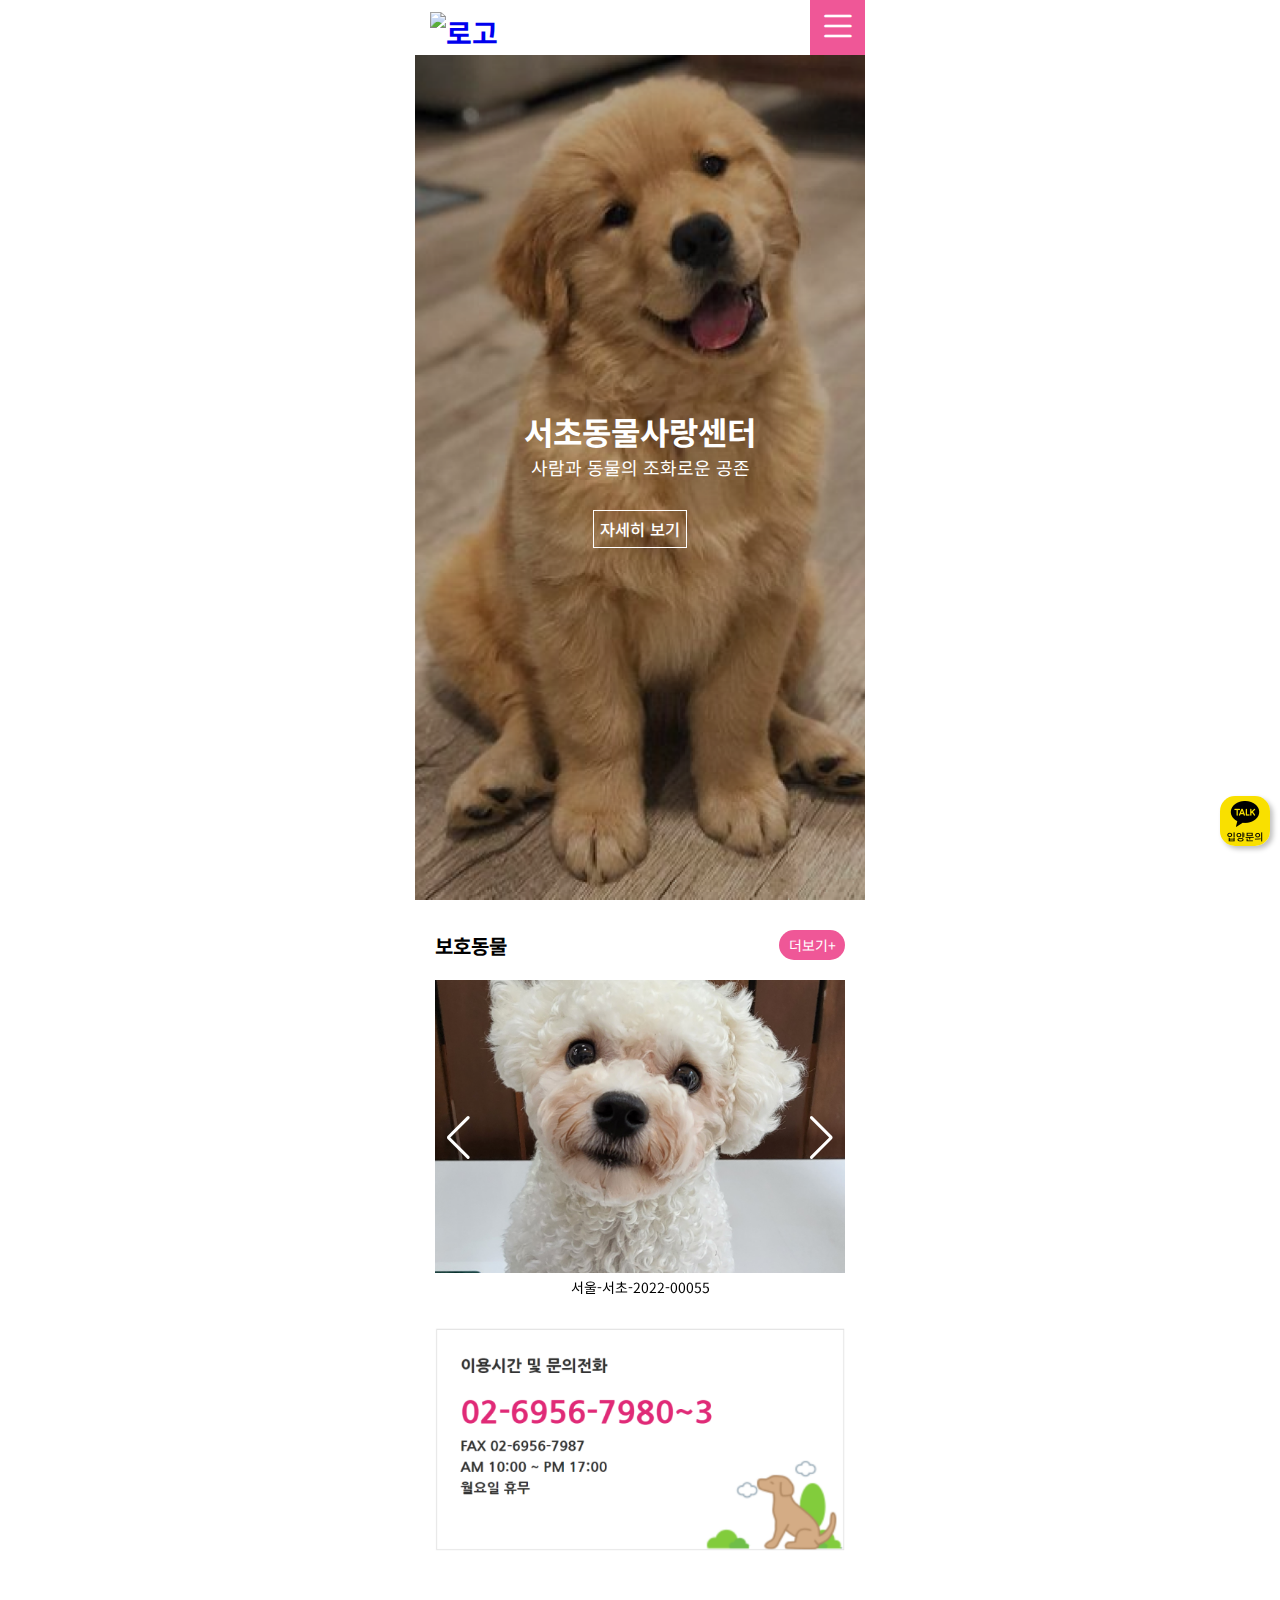
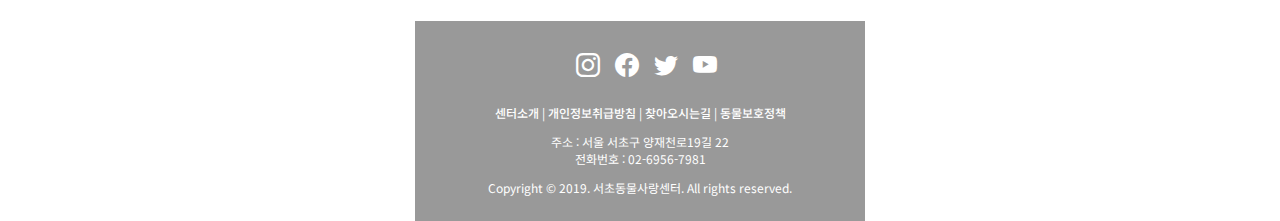
==== index.html @ b2e15353 "Add files via upload" ====
<!DOCTYPE html>
<html lang="ko">

<head>
    <meta charset="UTF-8">
    <meta http-equiv="X-UA-Compatible" content="IE=edge">
    <meta name="viewport" content="width=device-width, initial-scale=1.0">
    <!-- 타이틀(페이지별 변경 필요) -->
    <title>서초동물사랑센터</title>
    <!-- css -->
    <link rel="stylesheet" href="./css/style.css">
    <!-- swiper -->
    <link rel="stylesheet" href="https://unpkg.com/swiper@8/swiper-bundle.min.css" />
    <!-- icon -->
    <link rel="stylesheet" href="https://cdn.jsdelivr.net/npm/bootstrap-icons@1.8.3/font/bootstrap-icons.css">
    <!-- 제이쿼리 -->
    <script src="https://ajax.googleapis.com/ajax/libs/jquery/3.5.1/jquery.min.js"></script>
    <!-- swiper -->
    <script src="https://unpkg.com/swiper@8/swiper-bundle.min.js"></script>
    <!-- 자바스크립트 -->
    <script src="./js/app.js"></script>
</head>

<body id="main">
    <div class="page">
        <header id="main-header">
            <h1>
                <a href="index.html">
                    <img src="./images/logo.png" alt="로고">
                </a>
            </h1>
            <nav id="icon-menu">
                <button id="toggle-btn"><i class="bi bi-list"></i></button>
            </nav>
            <nav id="gnb">
                <ul>
                    <li><a href="center.html">센터 소개</a></li>
                    <li><a href="process.html">입양 안내</a></li>
                    <li><a href="#">커뮤니티</a></li>
                    <li><a href="#">교육</a></li>
                </ul>
                <button id="btn-close"><i class="bi bi-x"></i></button>
            </nav>
        </header>

        <main>
            <div class="title">
                <h1>서초동물사랑센터</h1>
                <h2>사람과 동물의 조화로운 공존</h2>
                <a href="notice.html">
                    <h3>자세히 보기</h3>
                </a>
            </div>

            <div class="kakao">
                <a href="#"><img src="./images/kakao.png" alt="카카오"></a>
            </div>
            <div class="protection">
                <h2>보호동물</h2>
                <a href="notice.html" class="add-btn">더보기+</a>
            </div>
            <div class="swiper">
                <!-- 필수/추가 UI 구성요소 -->
                <div class="swiper-wrapper">
                    <!-- 슬라이더 본체(여기에 이미지 삽입) -->
                    <div class="swiper-slide">
                        <a href="detail.html">
                            <img src="./images/main-dog1.png" alt="dog1">
                            <p>서울-서초-2022-00055</p>
                        </a>
                    </div>
                    <div class="swiper-slide">
                        <a href="detail.html">
                            <img src="./images/main-dog2.png" alt="dog2">
                            <p>서울-서초-2022-00050</p>
                        </a>
                    </div>
                    <div class="swiper-slide">
                        <a href="detail.html">
                            <img src="./images/main-dog3.png" alt="dog3">
                            <p>서울-서초-2022-00045</p>
                        </a>
                    </div>
                    <div class="swiper-slide">
                        <a href="detail.html">
                            <img src="./images/main-dog4.png" alt="dog4">
                            <p>서울-서초-2022-00032</p>
                        </a>
                    </div>
                    <div class="swiper-slide">
                        <a href="detail.html">
                            <img src="./images/main-dog5.png" alt="dog5">
                            <p>서울-서초-2022-00028</p>
                        </a>
                    </div>
                    <div class="swiper-slide">
                        <a href="detail.html">
                            <img src="./images/main-dog6.png" alt="dog6">
                            <p>서울-서초-2022-00021</p>
                        </a>
                    </div>
                </div>
                <!-- 좌우 이동 버튼(옵션) -->
                <div class="swiper-button-prev"></div>
                <div class="swiper-button-next"></div>
            </div><!-- swiper -->

            <a class="main-info" href="tel:02-6956-7980">
                <img src="./images/main-info.png" alt="이용시간사진">
            </a>
        </main>

        <footer id="footer">
            <div class="footer-sns">
                <a href="https://www.instagram.com/seocho_animal/"><i class="bi bi-instagram"></i></a>
                <a href="#"><i class="bi bi-facebook"></i></a>
                <a href="#"><i class="bi bi-twitter"></i></a>
                <a href="#"><i class="bi bi-youtube"></i></a>
            </div>
            <div class="footer-menu">
                <a href="center.html">센터소개 </a><span>|</span>
                <a href="#">개인정보취급방침 </a><span>|</span>
                <a href="#">찾아오시는길 </a><span>|</span>
                <a href="#">동물보호정책</a>
            </div>
            <p class="address">주소 : 서울 서초구 양재천로19길 22<br>
                전화번호 : 02-6956-7981</p>
            <p class="copy">Copyright © 2019. 서초동물사랑센터. All rights reserved.</p>
        </footer>
    </div>
</body>

</html>
---- css/style.css ----
@import url('reset.css');
@import url('notice.css');
@import url('detail.css');
@import url('process.css');
@import url('rules.css');
@import url('center.css');
@import url('map.css');
@import url('https://fonts.googleapis.com/css2?family=Noto+Sans+KR:wght@400;700&display=swap');
@import url("https://cdn.jsdelivr.net/npm/bootstrap-icons@1.8.3/font/bootstrap-icons.css");

:root {
    --main-color: #EF5797;
    --sub-color01: #7FC241;
    --sub-color02: #4E88C7;
    --text-color: #000000;
    --bg-color01: #999999;
    --bg-color02: #F4F4F4;
    --bg-color03: #fff;
    --header-height: 55px;
    --footer-height: 200px;
}


body {
    font-family: 'Noto Sans KR', sans-serif;
    font-size: 14px;
    font-weight: 400;
    background-color: var(--bg-color03);
    color: var(--text-color);
}

input,
button {
    cursor: pointer;
}

.bi {
    font-size: 40px;
}

/*------------------------header----------------------*/

#main-header {
    display: flex;
    justify-content: space-between;
}

/*로고*/
#main-header h1 {
    padding-top: 12px;
    padding-left: 15px;
}

#main-header h1 img {
    width: 100px;
}


/*헤더 버튼*/
#icon-menu button {
    border-style: none;
    background-color: var(--main-color);
    color: #fff;
    width: var(--header-height);
    height: var(--header-height);
}

/*------------------------gnb---------------------------*/
#gnb {
    background: #fff;
    position: absolute;
    width: 80%;
    height: 100vh;
    top: 0;
    right: 0;
    transform: translateX(100%);
    transition-duration: 0.4s;
    z-index: 999;
    -webkit-transform: translateX(100%);
    -moz-transform: translateX(100%);
    -ms-transform: translateX(100%);
    -o-transform: translateX(100%);
}

#gnb.on {
    transform: translateX(0%);
    /*gnb켜지면 메인 어두워지게(추후수정)*/
}

#gnb a:hover {
    color: var(--main-color);
    font-weight: 700;
}

/*gnb detail menu*/
#gnb ul {
    position: absolute;
    width: 100%;
    top: 55px;
}

#gnb ul li {
    border-bottom: 1px solid rgb(200, 200, 200);
}

#gnb ul li a {
    display: block;
    padding-left: 20px;
    padding-right: 20px;
    padding-bottom: 10px;
    padding-top: 10px;
    font-size: 18px;
    color: var(--text-color);
}

/*닫기 버튼*/
#btn-close {
    position: absolute;
    background-color: var(--main-color);
    color: var(--bg-color03);
    right: 0px;
    top: 0px;
    width: var(--header-height);
    height: var(--header-height);
    border-style: none;
    text-decoration: none;
}

#btn-close .bi {
    font-size: 50px;
}

/* --------------------index(main)-------------------------- */
#main {
    width: 100%;
}

#main main {
    position: relative;
    width: inherit;
    height: inherit;
    overflow: hidden;
}

/* 서초동물사랑센터 - 리트리버*/
#main .title {
    display: flex;
    flex-direction: column;
    align-items: center;
    justify-content: center;
    width: 100%;
    height: calc(100vh - var(--header-height));
    color: var(--bg-color03);
    background-image: url(../images/main-title-bg.png);
    background-repeat: no-repeat;
    background-size: cover;
    background-position: center;
    color: var(--bg-color03);
    margin-bottom: 30px;
}

#main main h1 {
    font-weight: 700;
    font-size: 32px;
}

#main main h2 {
    font-weight: 400;
    font-size: 18px;
}

#main .kakao {
    position: fixed;
    right: 10px;
    /* margin-left: calc(50% - 10px); */
    bottom: 50px;
    z-index: 999;
}

#main .kakao img {
    width: 50px;
    height: 50px;
    border-radius: 15px;
    box-shadow: 3px 3px 5px rgba(0, 0, 0, 0.25);
}

/* 자세히 보기 */
main .title h3 {
    margin-top: 30px;
    padding: 6px;
    font-weight: 500;
    border: 1px solid #fff;
    color: #fff;
}

/* 보호동물 */
#main .protection {
    display: flex;
    justify-content: space-between;
    align-items: center;
    margin: 20px;
}

#main .protection h2 {
    font-weight: 700;
    font-size: 20px;
}

/* 더보기+ */
#main .add-btn {
    display: flex;
    flex-direction: row;
    justify-content: center;
    align-items: center;
    background-color: var(--main-color);
    color: #fff;
    width: 66px;
    height: 30px;
    border-radius: 100px;
    font-size: 14px;
}

#main .swiper .swiper-slide {
    display: flex;
    justify-content: center;
    align-items: center;
    padding: 20px;
    padding-top: 0;
    padding-bottom: 0;
}

#main .swiper-slide img {
    width: 100%;
}

#main .swiper-slide p {
    display: flex;
    justify-content: center;
    align-items: center;
    color: #000000;
    font-size: 14px;
}

#main .swiper .swiper-button-prev {
    color: var(--bg-color03);
    margin-left: 20px;
}

#main .swiper .swiper-button-next {
    color: var(--bg-color03);
    margin-right: 20px;
}

/* 보호동물사진 이용시간사진*/
#main .main-info {
    display: flex;
    flex-direction: column;
    margin: 20px;
    margin-top: 30px;
}

/*-----------------------footer--------------------------*/

#footer {
    width: 100%;
    height: var(--footer-height);
    background: var(--bg-color01);
    color: #fff;
    font-size: 12px;
    display: flex;
    flex-wrap: wrap;
    align-items: center;
    flex-direction: column;
    justify-content: center;
    text-align: center;
    margin-top: 50px;
    /* position: absolute;
    bottom: 0; */
}

#footer a {
    color: #fff;
}

#footer .footer-sns {
    padding-bottom: 23px;
}

/*글자 굵기*/
#footer .footer-menu a {
    font-weight: 500;
}

/*아이콘 사이 여백*/
#footer .bi {
    font-size: 24px;
    margin-left: 0.5em;
}

/*줄 사이 간격*/
#footer .footer-menu {
    padding-bottom: 12px;
}


#footer .address {
    padding-bottom: 12px;
}
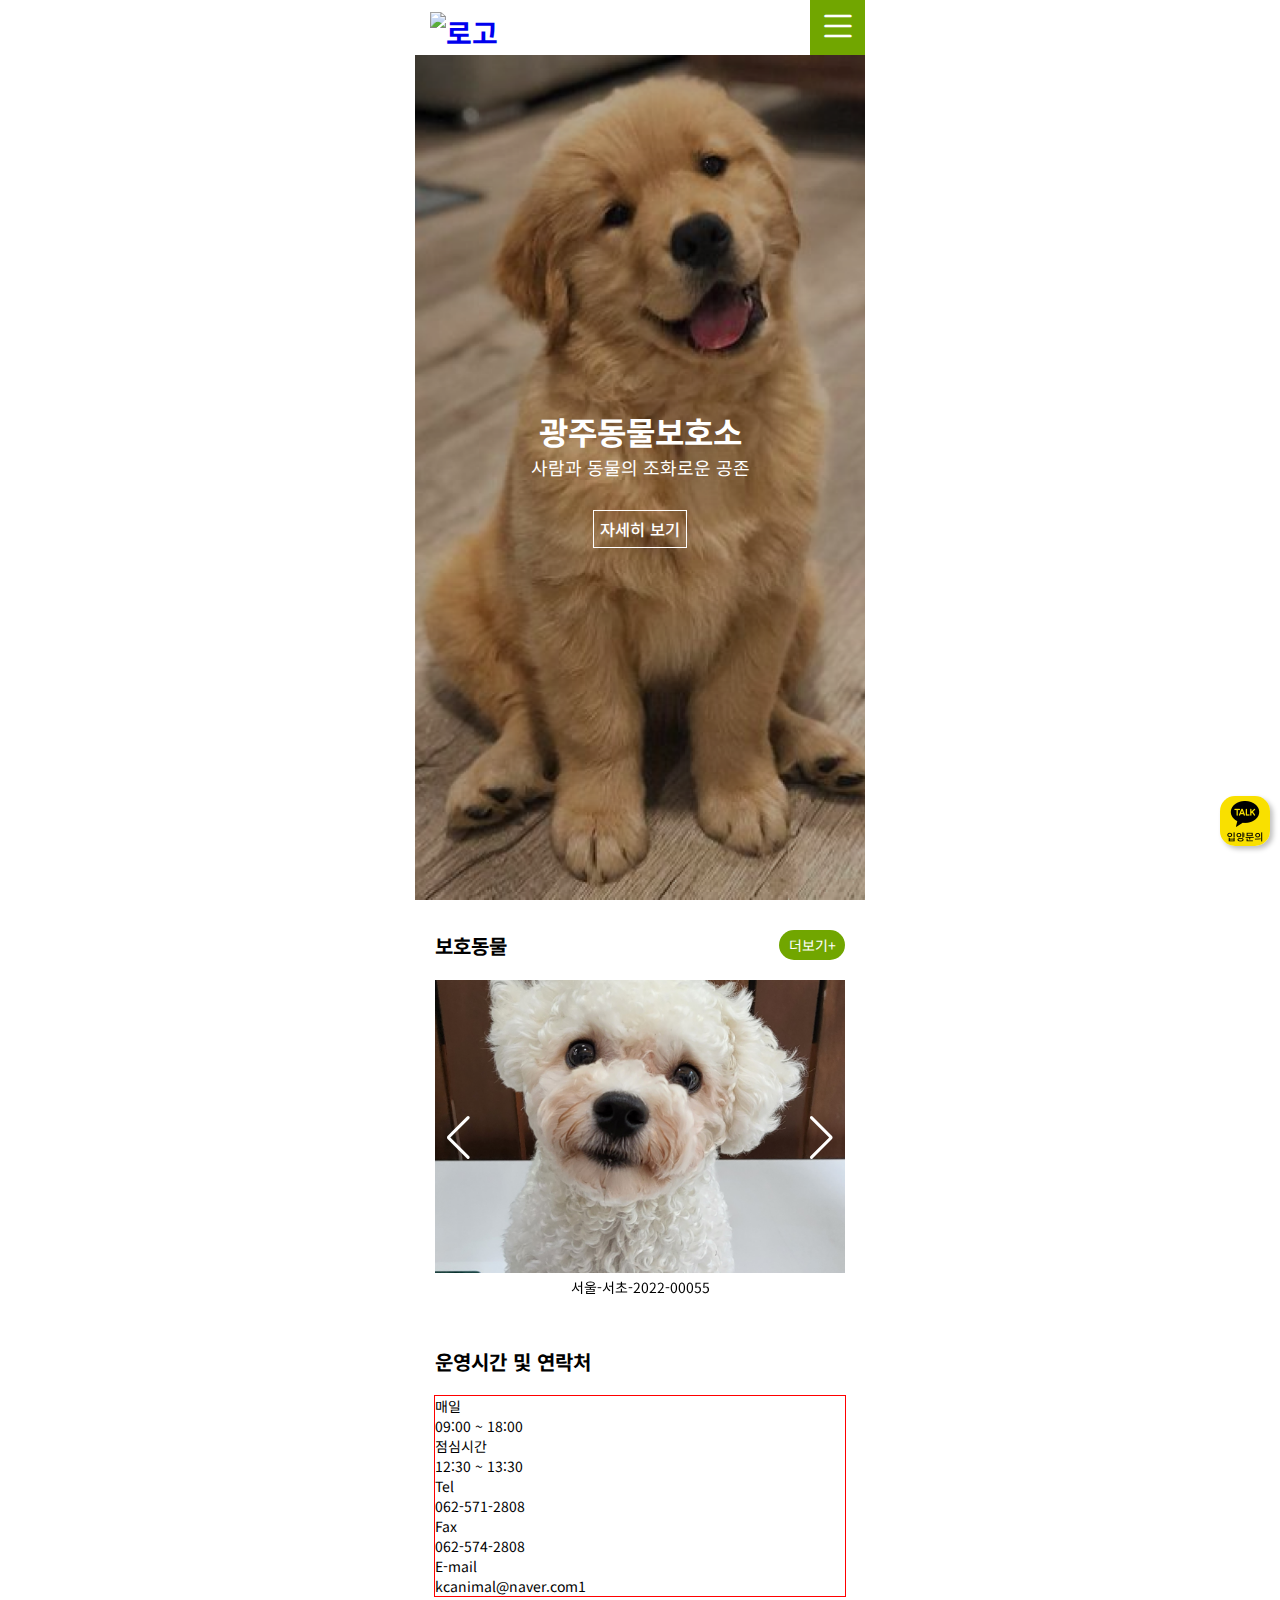
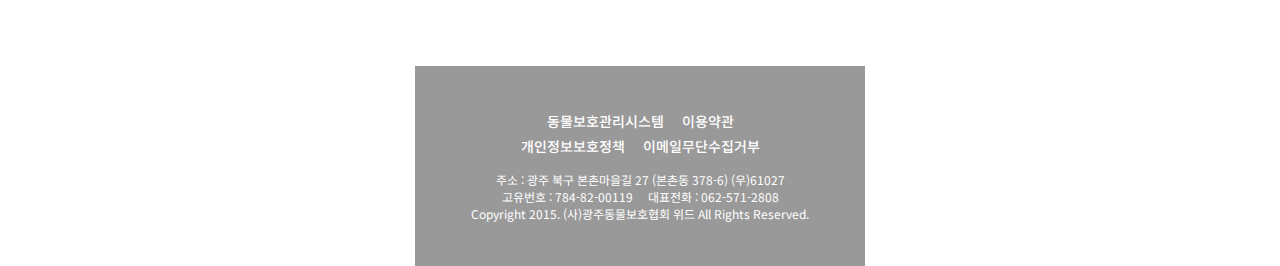
==== commit 4bf65bbc: "Add files via upload" ====
--- a/index.html
+++ b/index.html
@@ -6,7 +6,7 @@
     <meta http-equiv="X-UA-Compatible" content="IE=edge">
     <meta name="viewport" content="width=device-width, initial-scale=1.0">
     <!-- 타이틀(페이지별 변경 필요) -->
-    <title>서초동물사랑센터</title>
+    <title>광주동물보호소</title>
     <!-- css -->
     <link rel="stylesheet" href="./css/style.css">
     <!-- swiper -->
@@ -33,11 +33,17 @@
                 <button id="toggle-btn"><i class="bi bi-list"></i></button>
             </nav>
             <nav id="gnb">
+                <a href="https://www.gwangju.go.kr/main.do">광주광역시청</a>
+                <a href="#">로그인</a>
+                <a href="#">회원가입</a>
                 <ul>
-                    <li><a href="center.html">센터 소개</a></li>
-                    <li><a href="process.html">입양 안내</a></li>
-                    <li><a href="#">커뮤니티</a></li>
-                    <li><a href="#">교육</a></li>
+                    <li><a href="center.html">광주동물보호소</a></li><!-- 보호소소개 유기동물보호절차 오시는길 -->
+                    <li><a href="process.html">보호동물</a></li><!-- 보호동물-개고양이기타  -->
+                    <li><a href="#">입양</a></li><!-- 신청 후기 문의(임보) -->
+                    <li><a href="#">커뮤니티</a></li><!-- 공지사항 보호소소식 자유게시판 -->
+                    <li><a href="#">자원봉사</a></li><!-- 안내 신청 문의 -->
+                    <li><a href="#">진료실</a></li><!-- 견사 묘사 심장사상충치료실 -->
+
                 </ul>
                 <button id="btn-close"><i class="bi bi-x"></i></button>
             </nav>
@@ -45,7 +51,7 @@
 
         <main>
             <div class="title">
-                <h1>서초동물사랑센터</h1>
+                <h1>광주동물보호소</h1>
                 <h2>사람과 동물의 조화로운 공존</h2>
                 <a href="notice.html">
                     <h3>자세히 보기</h3>
@@ -105,27 +111,40 @@
                 <div class="swiper-button-next"></div>
             </div><!-- swiper -->
 
-            <a class="main-info" href="tel:02-6956-7980">
-                <img src="./images/main-info.png" alt="이용시간사진">
-            </a>
+            <div class="main-info">
+                <h2>운영시간 및 연락처</h2>
+                <dl>
+                    <dt>매일</dt>
+                    <dd>09:00 ~ 18:00</dd>
+                    <dt>점심시간</dt>
+                    <dd>12:30 ~ 13:30</dd>
+                    <dt>Tel</dt>
+                    <dd>062-571-2808</dd>
+                    <dt>Fax</dt>
+                    <dd>062-574-2808</dd>
+                    <dt>E-mail</dt>
+                    <dd>kcanimal@naver.com1</dd>
+                </dl>
+            </div>
         </main>
 
         <footer id="footer">
-            <div class="footer-sns">
-                <a href="https://www.instagram.com/seocho_animal/"><i class="bi bi-instagram"></i></a>
+            <!-- <div class="footer-sns">
+                <a href="#"><i class="bi bi-instagram"></i></a>
                 <a href="#"><i class="bi bi-facebook"></i></a>
                 <a href="#"><i class="bi bi-twitter"></i></a>
-                <a href="#"><i class="bi bi-youtube"></i></a>
+                <a href="https://www.youtube.com/channel/UCDEzEEjpwDlArheHMNuPS_g"><i class="bi bi-youtube"></i></a>
+            </div> -->
+            <div class="footer-menu">
+                <a href="https://www.animal.go.kr/front/index.do">동물보호관리시스템</a>&emsp;
+                <a href="#">이용약관</a><br>
+                <a href="#">개인정보보호정책</a>&emsp;
+                <a href="#">이메일무단수집거부</a>
             </div>
-            <div class="footer-menu">
-                <a href="center.html">센터소개 </a><span>|</span>
-                <a href="#">개인정보취급방침 </a><span>|</span>
-                <a href="#">찾아오시는길 </a><span>|</span>
-                <a href="#">동물보호정책</a>
-            </div>
-            <p class="address">주소 : 서울 서초구 양재천로19길 22<br>
-                전화번호 : 02-6956-7981</p>
-            <p class="copy">Copyright © 2019. 서초동물사랑센터. All rights reserved.</p>
+            <p>주소 : 광주 북구 본촌마을길 27 (본촌동 378-6) (우)61027<br>
+                고유번호 : 784-82-00119&emsp;
+                대표전화 : 062-571-2808<br>
+                Copyright 2015. (사)광주동물보호협회 위드 All Rights Reserved.</p>
         </footer>
     </div>
 </body>
--- a/css/style.css
+++ b/css/style.css
@@ -9,9 +9,9 @@
 @import url("https://cdn.jsdelivr.net/npm/bootstrap-icons@1.8.3/font/bootstrap-icons.css");
 
 :root {
-    --main-color: #EF5797;
-    --sub-color01: #7FC241;
-    --sub-color02: #4E88C7;
+    --main-color: #71A600;
+    --sub-color01: #71A600;
+    --sub-color02: #71A600;
     --text-color: #000000;
     --bg-color01: #999999;
     --bg-color02: #F4F4F4;
@@ -253,10 +253,17 @@
 
 /* 보호동물사진 이용시간사진*/
 #main .main-info {
-    display: flex;
-    flex-direction: column;
     margin: 20px;
     margin-top: 30px;
+}
+#main .main-info h2 {
+    font-size: 20px;
+    font-weight: 700;
+    padding: 20px 0px;
+}
+#main .main-info dl {
+    display: block;
+    outline: 1px solid red;
 }
 
 /*-----------------------footer--------------------------*/
@@ -300,9 +307,7 @@
 /*줄 사이 간격*/
 #footer .footer-menu {
     padding-bottom: 12px;
-}
-
-
-#footer .address {
-    padding-bottom: 12px;
-}+    font-size: 14px;
+    font-weight: 700;
+    line-height: 25px;
+}
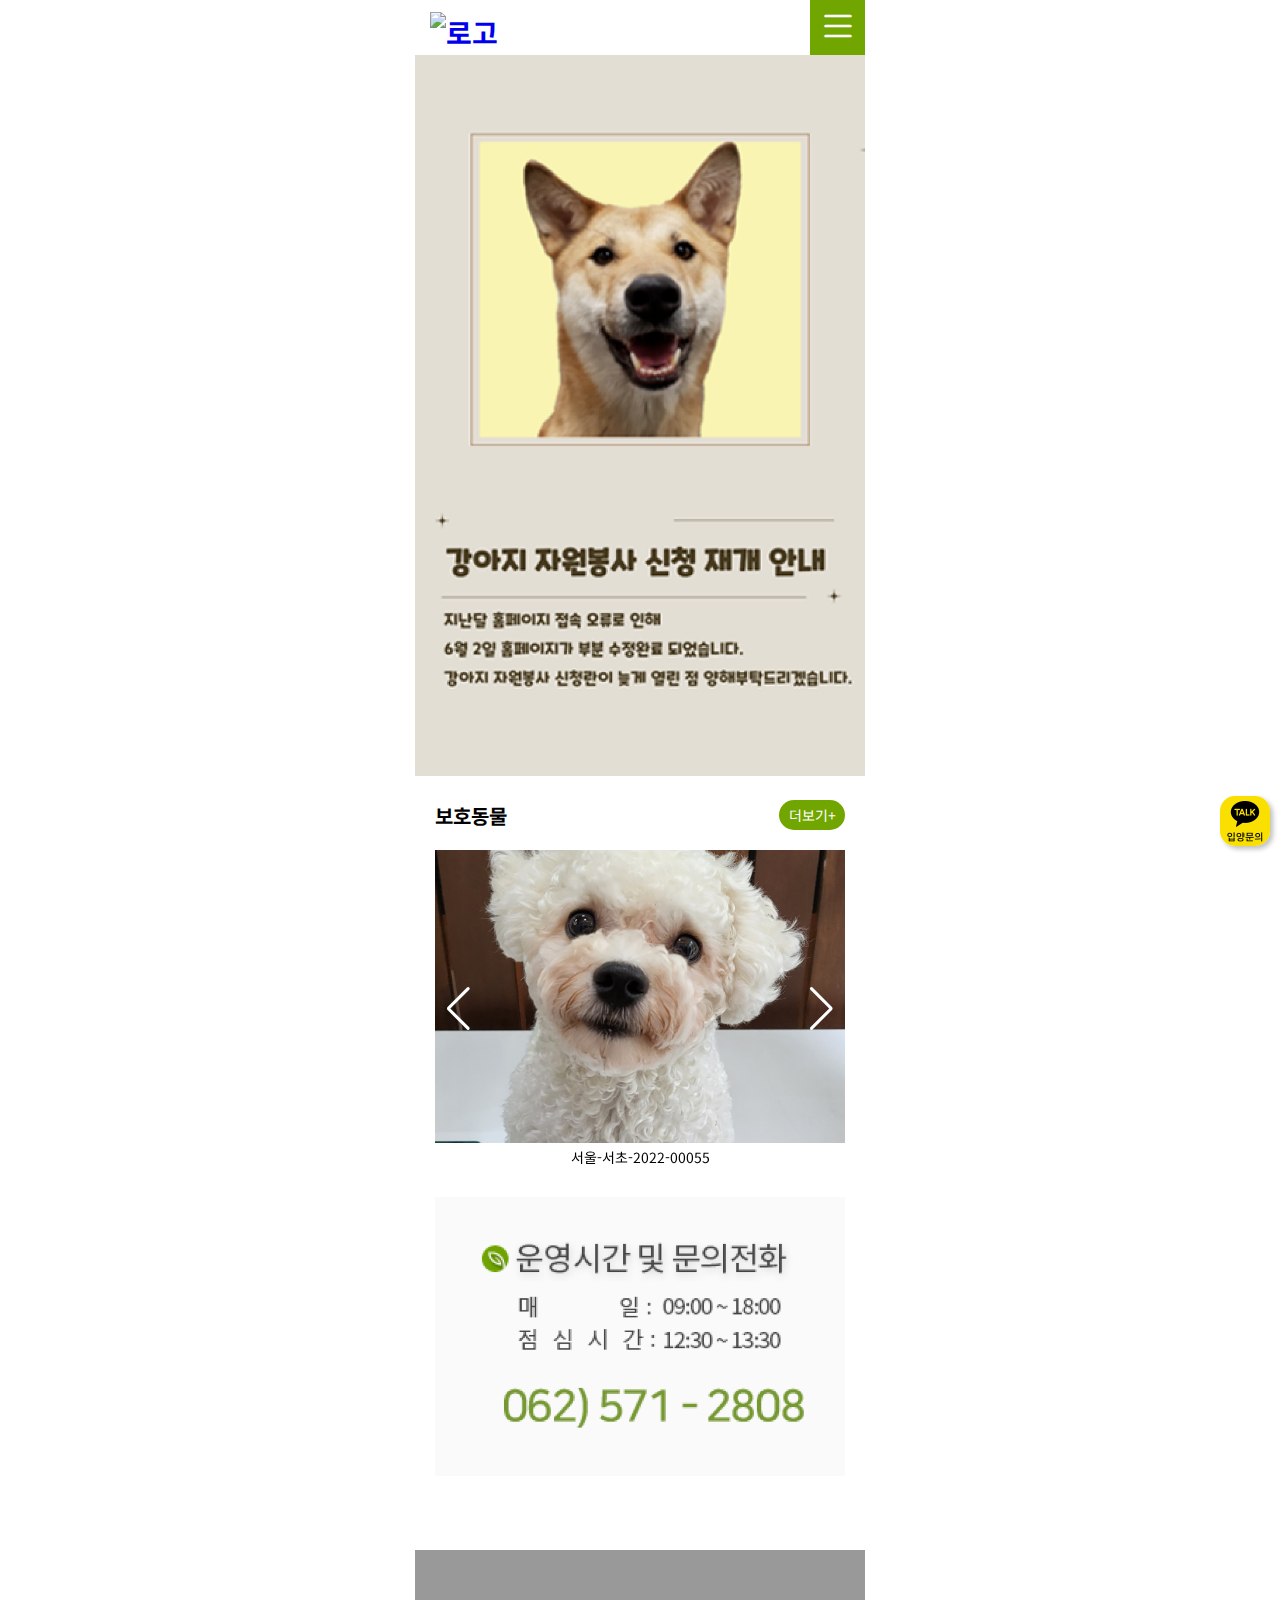
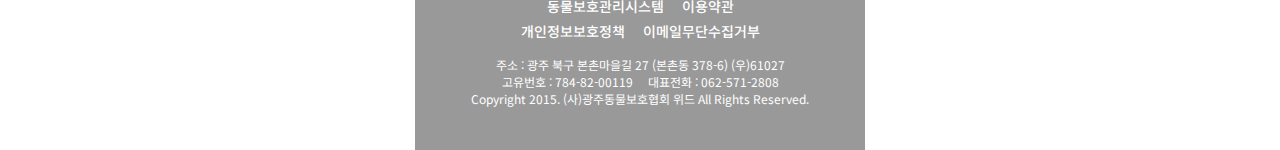
==== commit 13e5d5d2: "Add files via upload" ====
--- a/index.html
+++ b/index.html
@@ -51,11 +51,7 @@
 
         <main>
             <div class="title">
-                <h1>광주동물보호소</h1>
-                <h2>사람과 동물의 조화로운 공존</h2>
-                <a href="notice.html">
-                    <h3>자세히 보기</h3>
-                </a>
+                <img src="./images/main-title-bg.png" alt="">
             </div>
 
             <div class="kakao">
@@ -112,29 +108,11 @@
             </div><!-- swiper -->
 
             <div class="main-info">
-                <h2>운영시간 및 연락처</h2>
-                <dl>
-                    <dt>매일</dt>
-                    <dd>09:00 ~ 18:00</dd>
-                    <dt>점심시간</dt>
-                    <dd>12:30 ~ 13:30</dd>
-                    <dt>Tel</dt>
-                    <dd>062-571-2808</dd>
-                    <dt>Fax</dt>
-                    <dd>062-574-2808</dd>
-                    <dt>E-mail</dt>
-                    <dd>kcanimal@naver.com1</dd>
-                </dl>
+                <img src="./images/main-info.png" alt="">
             </div>
         </main>
 
         <footer id="footer">
-            <!-- <div class="footer-sns">
-                <a href="#"><i class="bi bi-instagram"></i></a>
-                <a href="#"><i class="bi bi-facebook"></i></a>
-                <a href="#"><i class="bi bi-twitter"></i></a>
-                <a href="https://www.youtube.com/channel/UCDEzEEjpwDlArheHMNuPS_g"><i class="bi bi-youtube"></i></a>
-            </div> -->
             <div class="footer-menu">
                 <a href="https://www.animal.go.kr/front/index.do">동물보호관리시스템</a>&emsp;
                 <a href="#">이용약관</a><br>
--- a/css/style.css
+++ b/css/style.css
@@ -143,9 +143,10 @@
 }
 
 /* 서초동물사랑센터 - 리트리버*/
-#main .title {
-    display: flex;
-    flex-direction: column;
+#main .title img{
+    /* display: flex; */
+    width: 100%;
+    /* flex-direction: column;
     align-items: center;
     justify-content: center;
     width: 100%;
@@ -156,7 +157,7 @@
     background-size: cover;
     background-position: center;
     color: var(--bg-color03);
-    margin-bottom: 30px;
+    margin-bottom: 30px; */
 }
 
 #main main h1 {
@@ -256,14 +257,8 @@
     margin: 20px;
     margin-top: 30px;
 }
-#main .main-info h2 {
-    font-size: 20px;
-    font-weight: 700;
-    padding: 20px 0px;
-}
-#main .main-info dl {
-    display: block;
-    outline: 1px solid red;
+#main .main-info img {
+    width: 100%;
 }
 
 /*-----------------------footer--------------------------*/
